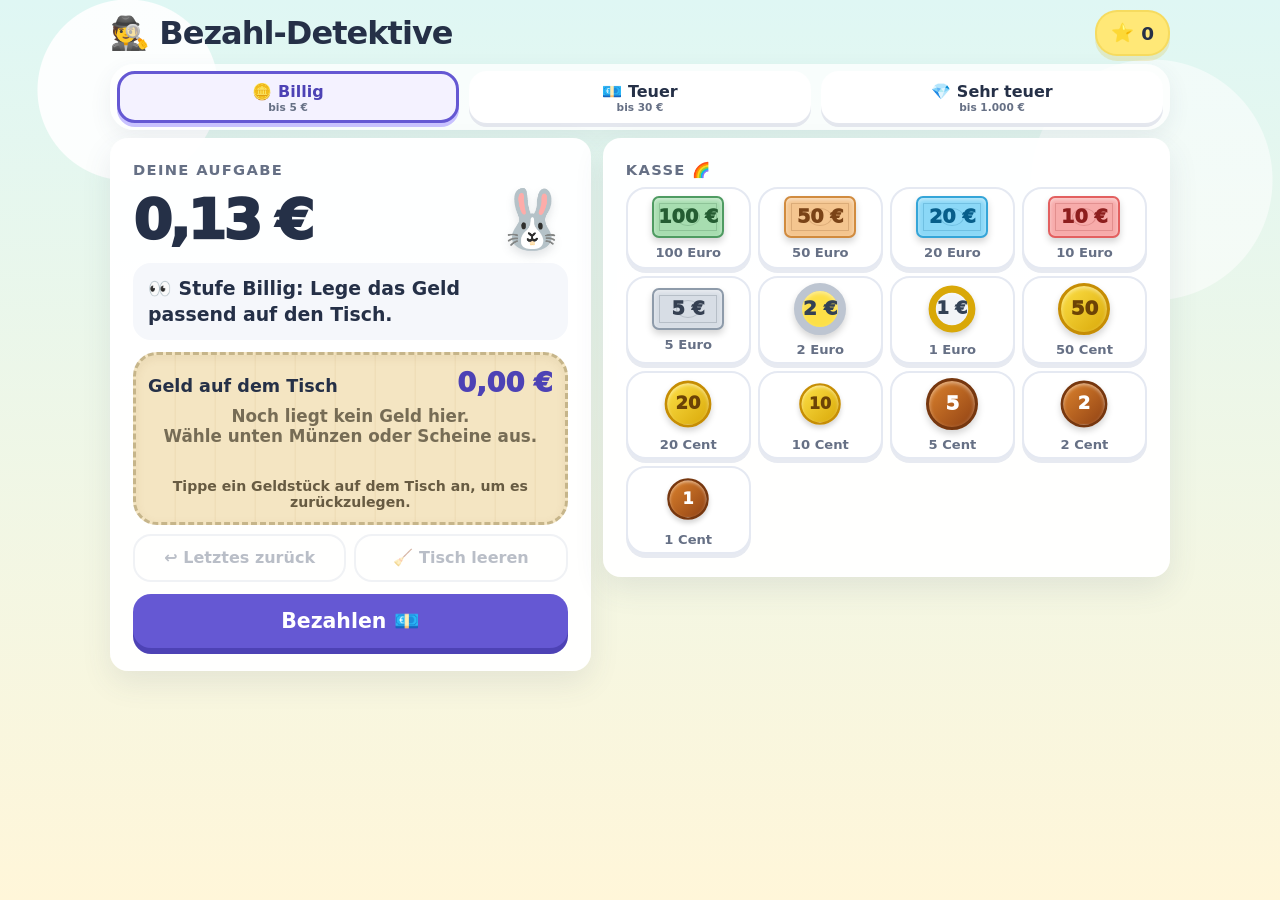
==== Bezahl-Detektive.html @ 4d6a79e0 "Rename bezahl-detektive.html to Bezahl-Detektive.html renamed by using capital char for two words." ====
<!DOCTYPE html>
<html lang="de">
<head>
    <meta charset="UTF-8">
    <meta name="viewport" content="width=device-width, initial-scale=1, viewport-fit=cover">
    <meta name="theme-color" content="#dff6f3">
    <title>Bezahl-Detektive</title>
    <style>
        :root {
            --bg-top: #dff7f4;
            --bg-bottom: #fff6d9;
            --card: rgba(255, 255, 255, 0.96);
            --text: #253047;
            --muted: #667085;
            --primary: #6558d3;
            --primary-dark: #4d42b5;
            --yellow: #ffe877;
            --success: #dcfce7;
            --warning: #fff2c7;
            --error: #ffe4e6;
            --neutral: #f5f7fb;
            --line: #e5e9f2;
            --shadow: 0 12px 30px rgba(67, 78, 104, 0.10);

            --gold-light: #fde047;
            --gold-dark: #d9a808;
            --silver-light: #f2f4f7;
            --silver-dark: #bdc5d1;
            --copper-light: #dc832d;
            --copper-dark: #914214;
        }

        * {
            box-sizing: border-box;
            -webkit-tap-highlight-color: transparent;
        }

        html {
            min-height: 100%;
            background: var(--bg-bottom);
        }

        body {
            font-family: system-ui, -apple-system, BlinkMacSystemFont, "Segoe UI", sans-serif;
            background:
                radial-gradient(circle at 10% 10%, rgba(255,255,255,.9) 0 90px, transparent 91px),
                radial-gradient(circle at 90% 20%, rgba(255,255,255,.55) 0 120px, transparent 121px),
                linear-gradient(180deg, var(--bg-top), var(--bg-bottom));
            color: var(--text);
            margin: 0;
            padding: max(10px, env(safe-area-inset-top)) max(12px, env(safe-area-inset-right)) max(12px, env(safe-area-inset-bottom)) max(12px, env(safe-area-inset-left));
            min-height: 100vh;
            touch-action: manipulation;
        }

        button {
            font: inherit;
        }

        .app {
            width: min(100%, 980px);
            margin: 0 auto;
        }

        .header {
            display: flex;
            justify-content: space-between;
            align-items: center;
            gap: 16px;
            margin-bottom: 12px;
        }

        .title {
            display: flex;
            align-items: center;
            gap: 10px;
            font-size: clamp(1.45rem, 4vw, 2rem);
            font-weight: 900;
            letter-spacing: -0.03em;
        }

        .score-badge {
            flex: 0 0 auto;
            display: flex;
            align-items: center;
            gap: 7px;
            min-height: 46px;
            padding: 7px 14px;
            border: 2px solid rgba(218, 179, 26, .25);
            border-radius: 22px;
            background: var(--yellow);
            box-shadow: 0 5px 0 rgba(210, 169, 0, .18);
            font-size: 1.15rem;
            font-weight: 900;
        }

        .card {
            margin-bottom: 12px;
            padding: clamp(14px, 2.6vw, 22px);
            border: 1px solid rgba(255,255,255,.8);
            border-radius: 18px;
            background: var(--card);
            box-shadow: var(--shadow);
        }

        .difficulty-panel {
            margin-bottom: 12px;
            padding: 7px;
            border-radius: 24px;
            background: rgba(255, 255, 255, 0.78);
            box-shadow: 0 8px 22px rgba(67, 78, 104, 0.08);
        }

        .difficulty-options {
            display: grid;
            grid-template-columns: repeat(3, 1fr);
            gap: 10px;
        }

        .difficulty-btn {
            min-height: 52px;
            padding: 4px 6px;
            border: 3px solid transparent;
            border-radius: 18px;
            background: #fff;
            color: var(--text);
            cursor: pointer;
            font-weight: 900;
            box-shadow: 0 4px 0 #e4e7ee;
            transition: transform .1s ease, box-shadow .1s ease, border-color .1s ease;
        }

        .difficulty-btn span {
            display: block;
            margin-top: 0;
            color: var(--muted);
            font-size: .66rem;
            font-weight: 750;
        }

        .difficulty-btn[aria-pressed="true"] {
            border-color: var(--primary);
            background: #f4f2ff;
            color: var(--primary-dark);
            box-shadow: 0 4px 0 #c9c2ff;
        }

        .difficulty-btn:active {
            transform: translateY(3px);
            box-shadow: 0 1px 0 #e4e7ee;
        }

        .difficulty-btn:focus-visible {
            outline: 4px solid #1f9ee8;
            outline-offset: 3px;
        }

        .task-label {
            margin-bottom: 8px;
            color: var(--muted);
            font-size: .92rem;
            font-weight: 900;
            letter-spacing: .09em;
            text-transform: uppercase;
        }

        .task-row {
            display: flex;
            justify-content: space-between;
            align-items: center;
            gap: 16px;
            margin-bottom: 10px;
        }

        .task-amount {
            margin: 0;
            font-size: clamp(2.25rem, 7vw, 3.5rem);
            font-variant-numeric: tabular-nums;
            font-weight: 950;
            letter-spacing: -0.055em;
            line-height: 1;
        }

        .customer {
            flex: 0 0 auto;
            font-size: clamp(2.5rem, 7vw, 3.6rem);
            filter: drop-shadow(0 5px 4px rgba(30, 41, 59, .12));
        }

        .hint-box {
            display: flex;
            align-items: center;
            min-height: 54px;
            margin-bottom: 12px;
            padding: 10px 13px;
            border: 2px solid transparent;
            border-radius: 18px;
            background: var(--neutral);
            font-size: clamp(1rem, 3vw, 1.18rem);
            font-weight: 650;
            line-height: 1.4;
        }

        .table-area {
            position: relative;
            min-height: 150px;
            padding: 12px;
            border: 3px dashed #c6b58a;
            border-radius: 24px;
            background:
                linear-gradient(rgba(255,255,255,.25), rgba(255,255,255,.25)),
                repeating-linear-gradient(90deg, #f0dcae 0, #f0dcae 38px, #ead3a0 39px, #ead3a0 40px);
            box-shadow: inset 0 3px 10px rgba(113, 79, 25, .08);
        }

        .table-title {
            display: flex;
            justify-content: space-between;
            align-items: baseline;
            gap: 8px;
            margin-bottom: 8px;
        }

        .table-title strong {
            font-size: 1.1rem;
        }

        .current-amount {
            color: var(--primary-dark);
            font-size: clamp(1.28rem, 4vw, 1.7rem);
            font-variant-numeric: tabular-nums;
            font-weight: 950;
        }

        .money-on-table {
            display: flex;
            flex-wrap: wrap;
            justify-content: center;
            align-content: flex-start;
            gap: 8px;
            min-height: 78px;
        }

        .empty-table {
            align-self: center;
            margin: auto;
            color: #766c55;
            font-size: 1.05rem;
            font-weight: 750;
            text-align: center;
        }

        .placed-piece {
            display: grid;
            place-items: center;
            padding: 3px;
            border: 0;
            border-radius: 14px;
            background: rgba(255,255,255,.5);
            cursor: pointer;
            transition: transform .12s ease, background .12s ease;
        }

        .placed-piece:active {
            transform: scale(.92);
        }

        .placed-piece:focus-visible,
        .money-btn:focus-visible,
        .action-btn:focus-visible {
            outline: 4px solid #1f9ee8;
            outline-offset: 3px;
        }

        .table-help {
            margin: 6px 0 0;
            color: #675b42;
            font-size: .88rem;
            font-weight: 700;
            text-align: center;
        }

        .table-actions {
            display: grid;
            grid-template-columns: 1fr 1fr;
            gap: 8px;
            margin-top: 9px;
        }

        .coins-grid {
            display: grid;
            grid-template-columns: repeat(4, minmax(0, 1fr));
            gap: 8px;
        }

        .money-btn {
            display: flex;
            flex-direction: column;
            justify-content: center;
            align-items: center;
            gap: 7px;
            min-width: 0;
            min-height: 88px;
            padding: 5px 3px;
            border: 2px solid var(--line);
            border-radius: 20px;
            background: #fff;
            color: var(--text);
            cursor: pointer;
            box-shadow: 0 4px 0 #e7eaf1;
            transition: transform .1s ease, box-shadow .1s ease, border-color .1s ease;
        }

        .money-btn:active {
            transform: translateY(3px) scale(.97);
            box-shadow: 0 1px 0 #e7eaf1;
        }

        .money-label {
            color: var(--muted);
            font-size: .82rem;
            font-weight: 850;
        }

        .piece {
            display: flex;
            align-items: center;
            justify-content: center;
            flex: 0 0 auto;
            font-weight: 950;
            line-height: 1;
            box-shadow: 0 4px 7px rgba(0,0,0,.17), inset 0 2px 4px rgba(255,255,255,.48);
            user-select: none;
        }

        .coin {
            width: 52px;
            height: 52px;
            border-radius: 50%;
            font-size: 1.24rem;
        }

        .coin-2e {
            border: 8px solid var(--silver-dark);
            background: var(--gold-light);
            color: #334155;
        }

        .coin-1e {
            border: 8px solid var(--gold-dark);
            background: var(--silver-light);
            color: #334155;
        }

        .coin-gold {
            border: 3px solid #c68d04;
            background: linear-gradient(135deg, var(--gold-light), var(--gold-dark));
            color: #6c4306;
        }

        .coin-copper {
            border: 3px solid #76370f;
            background: linear-gradient(135deg, var(--copper-light), var(--copper-dark));
            color: #fff;
        }

        .coin-medium { transform: scale(.90); }
        .coin-small { transform: scale(.80); }

        .bill {
            position: relative;
            width: 72px;
            height: 42px;
            overflow: hidden;
            border-radius: 7px;
            font-size: 1.2rem;
        }

        .bill::before,
        .bill::after {
            content: "";
            position: absolute;
            border: 1px solid currentColor;
            opacity: .2;
        }

        .bill::before { inset: 5px; }
        .bill::after { inset: 10px 22px; border-radius: 50%; }

        .bill span { position: relative; z-index: 1; }
        .bill-100 { border: 2px solid #4f9b62; background: #a7ddb0; color: #245c32; }
        .bill-50 { border: 2px solid #d18b3f; background: #f4c58f; color: #7a4317; }
        .bill-20 { border: 2px solid #35a5d8; background: #8bd8f7; color: #075e8a; }
        .bill-10 { border: 2px solid #e36060; background: #f7abaa; color: #8d1e1e; }
        .bill-5 { border: 2px solid #8e9baa; background: #d7dde5; color: #354052; }

        .placed-piece .coin {
            width: 54px;
            height: 54px;
            font-size: 1.05rem;
        }

        .placed-piece .bill {
            width: 76px;
            height: 44px;
            font-size: 1.05rem;
        }

        .action-btn {
            min-height: 48px;
            padding: 12px 16px;
            border-radius: 18px;
            font-weight: 900;
            cursor: pointer;
        }

        .small-btn {
            border: 2px solid #dfe3eb;
            background: #fff;
            color: var(--muted);
        }

        .small-btn:disabled {
            opacity: .45;
            cursor: default;
        }

        .primary-btn {
            width: 100%;
            min-height: 54px;
            margin-top: 12px;
            border: 0;
            background: var(--primary);
            color: #fff;
            box-shadow: 0 6px 0 var(--primary-dark);
            font-size: 1.28rem;
        }

        .primary-btn:active {
            transform: translateY(4px);
            box-shadow: 0 2px 0 var(--primary-dark);
        }

        .secondary-btn {
            width: 100%;
            min-height: 52px;
            margin-top: 8px;
            border: 3px solid #ddd9ff;
            background: #f8f7ff;
            color: var(--primary-dark);
            font-size: 1.18rem;
        }


        @media (max-width: 620px) {
            body { padding-left: 12px; padding-right: 12px; }
            .difficulty-panel { padding: 10px; }
            .difficulty-options { gap: 7px; }
            .difficulty-btn { min-height: 48px; padding: 4px 3px; font-size: .84rem; }
            .difficulty-btn span { font-size: .60rem; line-height: 1.05; }
            .card { border-radius: 24px; }
            .coins-grid { gap: 9px; }
            .money-btn { min-height: 101px; border-radius: 17px; }
            .coin { width: 57px; height: 57px; font-size: 1.1rem; }
            .bill { width: 72px; height: 45px; font-size: 1.05rem; }
            .money-label { font-size: .75rem; }
        }

        @media (orientation: landscape) and (min-width: 900px) {
            .app { width: min(100%, 1120px); }
            .game-layout {
                display: grid;
                grid-template-columns: minmax(0, 1fr) minmax(0, 1fr);
                gap: 20px;
                align-items: start;
            }
            .game-layout .card { margin-bottom: 0; }
        }


        .confetti-piece {
            position: fixed;
            z-index: 9999;
            width: 10px;
            height: 16px;
            border-radius: 3px;
            left: var(--x);
            top: var(--y);
            opacity: 0;
            pointer-events: none;
            animation: confettiBurst var(--dur) cubic-bezier(.15,.65,.3,1) forwards;
            animation-delay: var(--delay);
        }

        .confetti-piece.round {
            width: 9px;
            height: 9px;
            border-radius: 50%;
        }

        .confetti-piece.ribbon {
            width: 6px;
            height: 20px;
            border-radius: 5px;
        }

        @keyframes confettiBurst {
            0% {
                opacity: 1;
                transform: translate(-50%, -50%) rotate(0deg) scale(.7);
            }
            28% {
                opacity: 1;
                transform: translate(calc(-50% + var(--dx1)), calc(-50% + var(--dy1))) rotate(var(--r1)) scale(1);
            }
            100% {
                opacity: 0;
                transform: translate(calc(-50% + var(--dx2)), calc(-50% + var(--dy2))) rotate(var(--r2)) scale(.9);
            }
        }


        @media (min-width: 700px) and (max-height: 900px) {
            .app { width: min(100%, 1060px); }
            .header { margin-bottom: 8px; }
            .difficulty-panel { margin-bottom: 8px; }
            .game-layout {
                display: grid;
                grid-template-columns: minmax(0, 1fr) minmax(0, 1.18fr);
                gap: 12px;
                align-items: start;
            }
            .game-layout .card { margin-bottom: 0; }
            .coins-grid { grid-template-columns: repeat(4, minmax(0, 1fr)); gap: 7px; }
            .money-btn { min-height: 82px; }
            .table-area { min-height: 135px; }
            .money-on-table { min-height: 66px; }
        }

        @media (prefers-reduced-motion: reduce) {
            *, *::before, *::after {
                scroll-behavior: auto !important;
                transition: none !important;
            }
        }
    </style>
</head>
<body>
    <main class="app">
        <header class="header">
            <div class="title">🕵️ Bezahl-Detektive</div>
            <div class="score-badge" aria-label="Punktestand">
                ⭐ <span id="score">0</span>
            </div>
        </header>

        <section class="difficulty-panel" aria-label="Auswahl der Preisstufe">
            <div class="difficulty-options">
                <button class="difficulty-btn" id="levelEasy" type="button" aria-pressed="true" onclick="setDifficulty('easy')">
                    🪙 Billig
                    <span>bis 5 €</span>
                </button>
                <button class="difficulty-btn" id="levelMedium" type="button" aria-pressed="false" onclick="setDifficulty('medium')">
                    💶 Teuer
                    <span>bis 30 €</span>
                </button>
                <button class="difficulty-btn" id="levelHard" type="button" aria-pressed="false" onclick="setDifficulty('hard')">
                    💎 Sehr teuer
                    <span>bis 1.000 €</span>
                </button>
            </div>
        </section>

        <div class="game-layout">
            <section class="card" aria-labelledby="targetAmountDisplay">
                <div class="task-label">Deine Aufgabe</div>
                <div class="task-row">
                    <h1 class="task-amount" id="targetAmountDisplay">0,00 €</h1>
                    <div class="customer" id="customer" aria-hidden="true">🦫</div>
                </div>

                <div class="hint-box" id="hintBox" role="status" aria-live="polite">
                    👀 Lege das Geld passend auf den Tisch.
                </div>

                <div class="table-area">
                    <div class="table-title">
                        <strong>Geld auf dem Tisch</strong>
                        <span class="current-amount" id="currentAmountDisplay">0,00 €</span>
                    </div>

                    <div class="money-on-table" id="moneyOnTable" aria-label="Ausgewähltes Geld"></div>
                    <p class="table-help">Tippe ein Geldstück auf dem Tisch an, um es zurückzulegen.</p>
                </div>

                <div class="table-actions">
                    <button class="action-btn small-btn" id="undoBtn" type="button" onclick="undoLastMoney()">
                        ↩️ Letztes zurück
                    </button>
                    <button class="action-btn small-btn" id="clearBtn" type="button" onclick="clearTable()">
                        🧹 Tisch leeren
                    </button>
                </div>

                <button class="action-btn primary-btn" id="checkBtn" type="button" onclick="checkAnswer()">
                    Bezahlen 💶
                </button>
                <button class="action-btn secondary-btn" id="nextBtn" type="button" onclick="generateTask()" hidden>
                    Nächste Kundschaft ➜
                </button>
            </section>

            <section class="card" aria-labelledby="cashDeskTitle">
                <div class="task-label" id="cashDeskTitle">Kasse 🌈</div>
                <div class="coins-grid" id="cashGrid"></div>
            </section>
        </div>

    </main>

    <script>
        // Alle Beträge werden ausschließlich als ganze Centwerte gespeichert.
        const moneyValues = [
            { cents: 10000, label: '100 Euro', kind: 'bill', className: 'bill-100', face: '100 €' },
            { cents: 5000, label: '50 Euro', kind: 'bill', className: 'bill-50', face: '50 €' },
            { cents: 2000, label: '20 Euro', kind: 'bill', className: 'bill-20', face: '20 €' },
            { cents: 1000, label: '10 Euro', kind: 'bill', className: 'bill-10', face: '10 €' },
            { cents: 500,  label: '5 Euro',  kind: 'bill', className: 'bill-5',  face: '5 €' },
            { cents: 200,  label: '2 Euro',  kind: 'coin', className: 'coin-2e', face: '2 €' },
            { cents: 100,  label: '1 Euro',  kind: 'coin', className: 'coin-1e coin-medium', face: '1 €' },
            { cents: 50,   label: '50 Cent', kind: 'coin', className: 'coin-gold', face: '50' },
            { cents: 20,   label: '20 Cent', kind: 'coin', className: 'coin-gold coin-medium', face: '20' },
            { cents: 10,   label: '10 Cent', kind: 'coin', className: 'coin-gold coin-small', face: '10' },
            { cents: 5,    label: '5 Cent',  kind: 'coin', className: 'coin-copper', face: '5' },
            { cents: 2,    label: '2 Cent',  kind: 'coin', className: 'coin-copper coin-medium', face: '2' },
            { cents: 1,    label: '1 Cent',  kind: 'coin', className: 'coin-copper coin-small', face: '1' }
        ];

        let targetCents = 0;
        let selectedMoney = [];
        let score = 0;
        let inputLocked = false;
        let currentDifficulty = 'easy';

        const euroFormatter = new Intl.NumberFormat('de-DE', {
            style: 'currency',
            currency: 'EUR'
        });

        const difficultyLevels = {
            easy: { min: 1, max: 500, step: 1, name: 'Billig' },
            medium: { min: 1, max: 3000, step: 1, name: 'Teuer' },
            hard: { min: 1, max: 100000, step: 1, name: 'Sehr teuer' }
        };

        function formatMoney(cents) {
            return euroFormatter.format(cents / 100);
        }

        function getCurrentCents() {
            return selectedMoney.reduce((sum, cents) => sum + cents, 0);
        }

        function getMoneyDefinition(cents) {
            return moneyValues.find(item => item.cents === cents);
        }

        function createPieceMarkup(item) {
            if (item.kind === 'bill') {
                return `<div class="piece bill ${item.className}"><span>${item.face}</span></div>`;
            }
            return `<div class="piece coin ${item.className}">${item.face}</div>`;
        }

        function buildCashDesk() {
            const cashGrid = document.getElementById('cashGrid');
            cashGrid.innerHTML = '';

            moneyValues.forEach(item => {
                const button = document.createElement('button');
                button.type = 'button';
                button.className = 'money-btn';
                button.setAttribute('aria-label', `${item.label} auf den Tisch legen`);
                button.innerHTML = `${createPieceMarkup(item)}<span class="money-label">${item.label}</span>`;
                button.addEventListener('click', () => addMoney(item.cents));
                cashGrid.appendChild(button);
            });
        }

        function renderSelectedMoney() {
            const table = document.getElementById('moneyOnTable');
            table.innerHTML = '';

            if (selectedMoney.length === 0) {
                const empty = document.createElement('div');
                empty.className = 'empty-table';
                empty.innerHTML = 'Noch liegt kein Geld hier.<br>Wähle unten Münzen oder Scheine aus.';
                table.appendChild(empty);
                return;
            }

            selectedMoney.forEach((cents, index) => {
                const item = getMoneyDefinition(cents);
                const button = document.createElement('button');
                button.type = 'button';
                button.className = 'placed-piece';
                button.setAttribute('aria-label', `${item.label} vom Tisch entfernen`);
                button.title = `${item.label} zurücklegen`;
                button.innerHTML = createPieceMarkup(item);
                button.addEventListener('click', () => removeMoneyAt(index));
                table.appendChild(button);
            });
        }

        function updateDisplay() {
            const currentCents = getCurrentCents();
            document.getElementById('currentAmountDisplay').textContent = formatMoney(currentCents);
            document.getElementById('undoBtn').disabled = selectedMoney.length === 0 || inputLocked;
            document.getElementById('clearBtn').disabled = selectedMoney.length === 0 || inputLocked;
            renderSelectedMoney();
        }

        function setHint(message, type = 'neutral') {
            const hintBox = document.getElementById('hintBox');
            const colors = {
                neutral: '#f5f7fb',
                success: '#dcfce7',
                warning: '#fff2c7',
                error: '#ffe4e6'
            };
            hintBox.textContent = message;
            hintBox.style.backgroundColor = colors[type];
        }

        function addMoney(cents) {
            if (inputLocked) return;
            selectedMoney.push(cents);
            updateDisplay();
            setHint('👀 Prüfe den Betrag auf dem Tisch und bezahle, wenn er stimmt.');
        }

        function removeMoneyAt(index) {
            if (inputLocked) return;
            const removed = selectedMoney.splice(index, 1)[0];
            updateDisplay();
            setHint(`↩️ ${getMoneyDefinition(removed).label} wurde zurückgelegt.`);
        }

        function undoLastMoney() {
            if (inputLocked || selectedMoney.length === 0) return;
            const removed = selectedMoney.pop();
            updateDisplay();
            setHint(`↩️ ${getMoneyDefinition(removed).label} wurde zurückgelegt.`);
        }

        function clearTable() {
            if (inputLocked || selectedMoney.length === 0) return;
            selectedMoney = [];
            updateDisplay();
            setHint('🧹 Der Tisch ist wieder leer. Fang noch einmal an.');
        }

        function calculateMinItems(cents) {
            let remaining = cents;
            let count = 0;

            for (const item of moneyValues) {
                count += Math.floor(remaining / item.cents);
                remaining %= item.cents;
            }
            return count;
        }

        function celebrate() {
            if (window.matchMedia('(prefers-reduced-motion: reduce)').matches) return;

            const colors = ['#ff6b6b', '#ffd93d', '#6bcb77', '#4d96ff', '#c77dff', '#ff9f1c', '#ff7eb6'];
            const gameArea = document.querySelector('.game-layout').getBoundingClientRect();
            const taskCard = document.querySelector('.game-layout .card').getBoundingClientRect();

            const origins = [
                { x: gameArea.left + gameArea.width * .20, y: gameArea.top + gameArea.height * .25 },
                { x: taskCard.left + taskCard.width * .50, y: taskCard.top + taskCard.height * .24 },
                { x: gameArea.left + gameArea.width * .80, y: gameArea.top + gameArea.height * .28 }
            ];

            for (let i = 0; i < 84; i++) {
                const piece = document.createElement('i');
                piece.className = 'confetti-piece ' + (i % 7 === 0 ? 'round' : (i % 5 === 0 ? 'ribbon' : ''));
                piece.style.background = colors[Math.floor(Math.random() * colors.length)];

                const origin = origins[i % origins.length];
                const originX = origin.x + (Math.random() - .5) * 100;
                const originY = origin.y + (Math.random() - .5) * 55;
                const angle = (-165 + Math.random() * 150) * Math.PI / 180;
                const power = 90 + Math.random() * 190;
                const dx1 = Math.cos(angle) * power;
                const dy1 = Math.sin(angle) * power;
                const dx2 = dx1 * 1.25 + (Math.random() - .5) * 150;
                const dy2 = dy1 + 250 + Math.random() * 330;

                piece.style.setProperty('--x', originX + 'px');
                piece.style.setProperty('--y', originY + 'px');
                piece.style.setProperty('--dx1', dx1 + 'px');
                piece.style.setProperty('--dy1', dy1 + 'px');
                piece.style.setProperty('--dx2', dx2 + 'px');
                piece.style.setProperty('--dy2', dy2 + 'px');
                piece.style.setProperty('--r1', (180 + Math.random() * 540) + 'deg');
                piece.style.setProperty('--r2', (720 + Math.random() * 900) + 'deg');
                piece.style.setProperty('--dur', (1.55 + Math.random() * .95) + 's');
                piece.style.setProperty('--delay', (Math.random() * .16) + 's');

                document.body.appendChild(piece);
                setTimeout(() => piece.remove(), 2900);
            }
        }

        function checkAnswer() {
            if (inputLocked) return;

            const currentCents = getCurrentCents();

            if (selectedMoney.length === 0) {
                setHint('👆 Lege zuerst Geld auf den Tisch.', 'warning');
                return;
            }

            if (currentCents === targetCents) {
                const minItems = calculateMinItems(targetCents);
                const isOptimal = selectedMoney.length === minItems;

                score++;
                document.getElementById('score').textContent = score;
                inputLocked = true;
                celebrate();

                if (isOptimal) {
                    setHint('🌟 Perfekt! Richtig bezahlt und so wenig Geldstücke wie möglich benutzt.', 'success');
                } else {
                    setHint(`🎉 Richtig bezahlt! Die Profi-Lösung braucht nur ${minItems} Geldstücke.`, 'success');
                }

                document.getElementById('checkBtn').hidden = true;
                document.getElementById('nextBtn').hidden = false;
                updateDisplay();
                return;
            }

            if (currentCents > targetCents) {
                const difference = currentCents - targetCents;
                setHint(`🤔 Das sind ${formatMoney(difference)} zu viel. Lege etwas zurück.`, 'error');
            } else {
                const difference = targetCents - currentCents;
                setHint(`🧮 Es fehlen noch ${formatMoney(difference)}.`, 'warning');
            }
        }

        function setDifficulty(level) {
            if (!difficultyLevels[level]) return;

            currentDifficulty = level;
            document.querySelectorAll('.difficulty-btn').forEach(button => {
                button.setAttribute('aria-pressed', 'false');
            });

            const activeButton = {
                easy: document.getElementById('levelEasy'),
                medium: document.getElementById('levelMedium'),
                hard: document.getElementById('levelHard')
            }[level];

            activeButton.setAttribute('aria-pressed', 'true');
            generateTask();
        }

        function createRandomTarget() {
            const level = difficultyLevels[currentDifficulty];
            const numberOfSteps = Math.floor((level.max - level.min) / level.step);
            return level.min + Math.floor(Math.random() * (numberOfSteps + 1)) * level.step;
        }

        function generateTask() {
            targetCents = createRandomTarget();
            selectedMoney = [];
            inputLocked = false;

            const customers = ['🦫', '🐼', '🦊', '🐻', '🐨', '🐰'];
            document.getElementById('customer').textContent =
                customers[Math.floor(Math.random() * customers.length)];

            document.getElementById('targetAmountDisplay').textContent = formatMoney(targetCents);
            document.getElementById('checkBtn').hidden = false;
            document.getElementById('nextBtn').hidden = true;
            setHint(`👀 Stufe ${difficultyLevels[currentDifficulty].name}: Lege das Geld passend auf den Tisch.`);
            updateDisplay();
        }

        buildCashDesk();
        generateTask();
    </script>
</body>
</html>
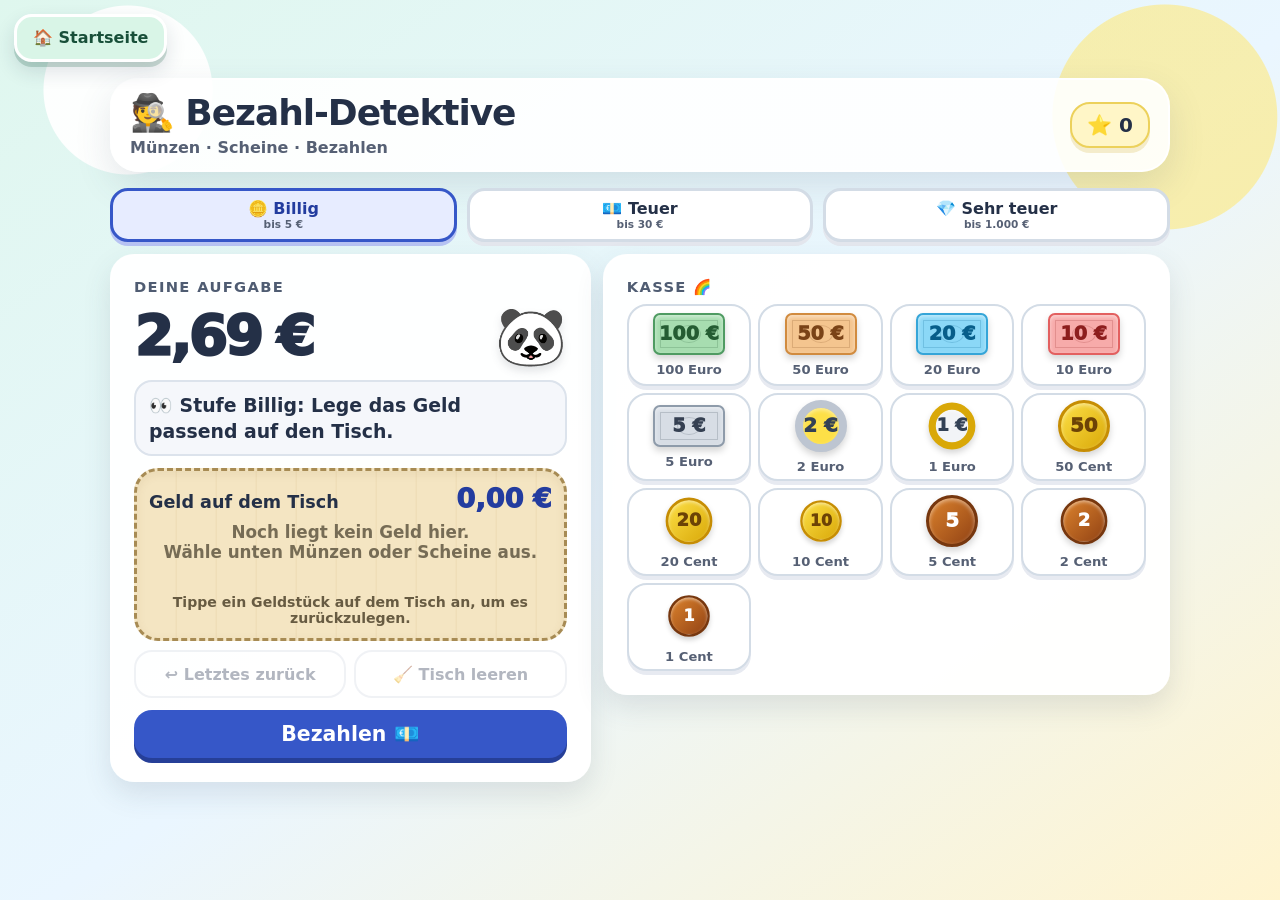
==== commit c78fc2e1: "unify learning game styles and imrpove exercises" ====
--- a/Bezahl-Detektive.html
+++ b/Bezahl-Detektive.html
@@ -5,551 +5,18 @@
     <meta name="viewport" content="width=device-width, initial-scale=1, viewport-fit=cover">
     <meta name="theme-color" content="#dff6f3">
     <title>Bezahl-Detektive</title>
-    <style>
-        :root {
-            --bg-top: #dff7f4;
-            --bg-bottom: #fff6d9;
-            --card: rgba(255, 255, 255, 0.96);
-            --text: #253047;
-            --muted: #667085;
-            --primary: #6558d3;
-            --primary-dark: #4d42b5;
-            --yellow: #ffe877;
-            --success: #dcfce7;
-            --warning: #fff2c7;
-            --error: #ffe4e6;
-            --neutral: #f5f7fb;
-            --line: #e5e9f2;
-            --shadow: 0 12px 30px rgba(67, 78, 104, 0.10);
-
-            --gold-light: #fde047;
-            --gold-dark: #d9a808;
-            --silver-light: #f2f4f7;
-            --silver-dark: #bdc5d1;
-            --copper-light: #dc832d;
-            --copper-dark: #914214;
-        }
-
-        * {
-            box-sizing: border-box;
-            -webkit-tap-highlight-color: transparent;
-        }
-
-        html {
-            min-height: 100%;
-            background: var(--bg-bottom);
-        }
-
-        body {
-            font-family: system-ui, -apple-system, BlinkMacSystemFont, "Segoe UI", sans-serif;
-            background:
-                radial-gradient(circle at 10% 10%, rgba(255,255,255,.9) 0 90px, transparent 91px),
-                radial-gradient(circle at 90% 20%, rgba(255,255,255,.55) 0 120px, transparent 121px),
-                linear-gradient(180deg, var(--bg-top), var(--bg-bottom));
-            color: var(--text);
-            margin: 0;
-            padding: max(10px, env(safe-area-inset-top)) max(12px, env(safe-area-inset-right)) max(12px, env(safe-area-inset-bottom)) max(12px, env(safe-area-inset-left));
-            min-height: 100vh;
-            touch-action: manipulation;
-        }
-
-        button {
-            font: inherit;
-        }
-
-        .app {
-            width: min(100%, 980px);
-            margin: 0 auto;
-        }
-
-        .header {
-            display: flex;
-            justify-content: space-between;
-            align-items: center;
-            gap: 16px;
-            margin-bottom: 12px;
-        }
-
-        .title {
-            display: flex;
-            align-items: center;
-            gap: 10px;
-            font-size: clamp(1.45rem, 4vw, 2rem);
-            font-weight: 900;
-            letter-spacing: -0.03em;
-        }
-
-        .score-badge {
-            flex: 0 0 auto;
-            display: flex;
-            align-items: center;
-            gap: 7px;
-            min-height: 46px;
-            padding: 7px 14px;
-            border: 2px solid rgba(218, 179, 26, .25);
-            border-radius: 22px;
-            background: var(--yellow);
-            box-shadow: 0 5px 0 rgba(210, 169, 0, .18);
-            font-size: 1.15rem;
-            font-weight: 900;
-        }
-
-        .card {
-            margin-bottom: 12px;
-            padding: clamp(14px, 2.6vw, 22px);
-            border: 1px solid rgba(255,255,255,.8);
-            border-radius: 18px;
-            background: var(--card);
-            box-shadow: var(--shadow);
-        }
-
-        .difficulty-panel {
-            margin-bottom: 12px;
-            padding: 7px;
-            border-radius: 24px;
-            background: rgba(255, 255, 255, 0.78);
-            box-shadow: 0 8px 22px rgba(67, 78, 104, 0.08);
-        }
-
-        .difficulty-options {
-            display: grid;
-            grid-template-columns: repeat(3, 1fr);
-            gap: 10px;
-        }
-
-        .difficulty-btn {
-            min-height: 52px;
-            padding: 4px 6px;
-            border: 3px solid transparent;
-            border-radius: 18px;
-            background: #fff;
-            color: var(--text);
-            cursor: pointer;
-            font-weight: 900;
-            box-shadow: 0 4px 0 #e4e7ee;
-            transition: transform .1s ease, box-shadow .1s ease, border-color .1s ease;
-        }
-
-        .difficulty-btn span {
-            display: block;
-            margin-top: 0;
-            color: var(--muted);
-            font-size: .66rem;
-            font-weight: 750;
-        }
-
-        .difficulty-btn[aria-pressed="true"] {
-            border-color: var(--primary);
-            background: #f4f2ff;
-            color: var(--primary-dark);
-            box-shadow: 0 4px 0 #c9c2ff;
-        }
-
-        .difficulty-btn:active {
-            transform: translateY(3px);
-            box-shadow: 0 1px 0 #e4e7ee;
-        }
-
-        .difficulty-btn:focus-visible {
-            outline: 4px solid #1f9ee8;
-            outline-offset: 3px;
-        }
-
-        .task-label {
-            margin-bottom: 8px;
-            color: var(--muted);
-            font-size: .92rem;
-            font-weight: 900;
-            letter-spacing: .09em;
-            text-transform: uppercase;
-        }
-
-        .task-row {
-            display: flex;
-            justify-content: space-between;
-            align-items: center;
-            gap: 16px;
-            margin-bottom: 10px;
-        }
-
-        .task-amount {
-            margin: 0;
-            font-size: clamp(2.25rem, 7vw, 3.5rem);
-            font-variant-numeric: tabular-nums;
-            font-weight: 950;
-            letter-spacing: -0.055em;
-            line-height: 1;
-        }
-
-        .customer {
-            flex: 0 0 auto;
-            font-size: clamp(2.5rem, 7vw, 3.6rem);
-            filter: drop-shadow(0 5px 4px rgba(30, 41, 59, .12));
-        }
-
-        .hint-box {
-            display: flex;
-            align-items: center;
-            min-height: 54px;
-            margin-bottom: 12px;
-            padding: 10px 13px;
-            border: 2px solid transparent;
-            border-radius: 18px;
-            background: var(--neutral);
-            font-size: clamp(1rem, 3vw, 1.18rem);
-            font-weight: 650;
-            line-height: 1.4;
-        }
-
-        .table-area {
-            position: relative;
-            min-height: 150px;
-            padding: 12px;
-            border: 3px dashed #c6b58a;
-            border-radius: 24px;
-            background:
-                linear-gradient(rgba(255,255,255,.25), rgba(255,255,255,.25)),
-                repeating-linear-gradient(90deg, #f0dcae 0, #f0dcae 38px, #ead3a0 39px, #ead3a0 40px);
-            box-shadow: inset 0 3px 10px rgba(113, 79, 25, .08);
-        }
-
-        .table-title {
-            display: flex;
-            justify-content: space-between;
-            align-items: baseline;
-            gap: 8px;
-            margin-bottom: 8px;
-        }
-
-        .table-title strong {
-            font-size: 1.1rem;
-        }
-
-        .current-amount {
-            color: var(--primary-dark);
-            font-size: clamp(1.28rem, 4vw, 1.7rem);
-            font-variant-numeric: tabular-nums;
-            font-weight: 950;
-        }
-
-        .money-on-table {
-            display: flex;
-            flex-wrap: wrap;
-            justify-content: center;
-            align-content: flex-start;
-            gap: 8px;
-            min-height: 78px;
-        }
-
-        .empty-table {
-            align-self: center;
-            margin: auto;
-            color: #766c55;
-            font-size: 1.05rem;
-            font-weight: 750;
-            text-align: center;
-        }
-
-        .placed-piece {
-            display: grid;
-            place-items: center;
-            padding: 3px;
-            border: 0;
-            border-radius: 14px;
-            background: rgba(255,255,255,.5);
-            cursor: pointer;
-            transition: transform .12s ease, background .12s ease;
-        }
-
-        .placed-piece:active {
-            transform: scale(.92);
-        }
-
-        .placed-piece:focus-visible,
-        .money-btn:focus-visible,
-        .action-btn:focus-visible {
-            outline: 4px solid #1f9ee8;
-            outline-offset: 3px;
-        }
-
-        .table-help {
-            margin: 6px 0 0;
-            color: #675b42;
-            font-size: .88rem;
-            font-weight: 700;
-            text-align: center;
-        }
-
-        .table-actions {
-            display: grid;
-            grid-template-columns: 1fr 1fr;
-            gap: 8px;
-            margin-top: 9px;
-        }
-
-        .coins-grid {
-            display: grid;
-            grid-template-columns: repeat(4, minmax(0, 1fr));
-            gap: 8px;
-        }
-
-        .money-btn {
-            display: flex;
-            flex-direction: column;
-            justify-content: center;
-            align-items: center;
-            gap: 7px;
-            min-width: 0;
-            min-height: 88px;
-            padding: 5px 3px;
-            border: 2px solid var(--line);
-            border-radius: 20px;
-            background: #fff;
-            color: var(--text);
-            cursor: pointer;
-            box-shadow: 0 4px 0 #e7eaf1;
-            transition: transform .1s ease, box-shadow .1s ease, border-color .1s ease;
-        }
-
-        .money-btn:active {
-            transform: translateY(3px) scale(.97);
-            box-shadow: 0 1px 0 #e7eaf1;
-        }
-
-        .money-label {
-            color: var(--muted);
-            font-size: .82rem;
-            font-weight: 850;
-        }
-
-        .piece {
-            display: flex;
-            align-items: center;
-            justify-content: center;
-            flex: 0 0 auto;
-            font-weight: 950;
-            line-height: 1;
-            box-shadow: 0 4px 7px rgba(0,0,0,.17), inset 0 2px 4px rgba(255,255,255,.48);
-            user-select: none;
-        }
-
-        .coin {
-            width: 52px;
-            height: 52px;
-            border-radius: 50%;
-            font-size: 1.24rem;
-        }
-
-        .coin-2e {
-            border: 8px solid var(--silver-dark);
-            background: var(--gold-light);
-            color: #334155;
-        }
-
-        .coin-1e {
-            border: 8px solid var(--gold-dark);
-            background: var(--silver-light);
-            color: #334155;
-        }
-
-        .coin-gold {
-            border: 3px solid #c68d04;
-            background: linear-gradient(135deg, var(--gold-light), var(--gold-dark));
-            color: #6c4306;
-        }
-
-        .coin-copper {
-            border: 3px solid #76370f;
-            background: linear-gradient(135deg, var(--copper-light), var(--copper-dark));
-            color: #fff;
-        }
-
-        .coin-medium { transform: scale(.90); }
-        .coin-small { transform: scale(.80); }
-
-        .bill {
-            position: relative;
-            width: 72px;
-            height: 42px;
-            overflow: hidden;
-            border-radius: 7px;
-            font-size: 1.2rem;
-        }
-
-        .bill::before,
-        .bill::after {
-            content: "";
-            position: absolute;
-            border: 1px solid currentColor;
-            opacity: .2;
-        }
-
-        .bill::before { inset: 5px; }
-        .bill::after { inset: 10px 22px; border-radius: 50%; }
-
-        .bill span { position: relative; z-index: 1; }
-        .bill-100 { border: 2px solid #4f9b62; background: #a7ddb0; color: #245c32; }
-        .bill-50 { border: 2px solid #d18b3f; background: #f4c58f; color: #7a4317; }
-        .bill-20 { border: 2px solid #35a5d8; background: #8bd8f7; color: #075e8a; }
-        .bill-10 { border: 2px solid #e36060; background: #f7abaa; color: #8d1e1e; }
-        .bill-5 { border: 2px solid #8e9baa; background: #d7dde5; color: #354052; }
-
-        .placed-piece .coin {
-            width: 54px;
-            height: 54px;
-            font-size: 1.05rem;
-        }
-
-        .placed-piece .bill {
-            width: 76px;
-            height: 44px;
-            font-size: 1.05rem;
-        }
-
-        .action-btn {
-            min-height: 48px;
-            padding: 12px 16px;
-            border-radius: 18px;
-            font-weight: 900;
-            cursor: pointer;
-        }
-
-        .small-btn {
-            border: 2px solid #dfe3eb;
-            background: #fff;
-            color: var(--muted);
-        }
-
-        .small-btn:disabled {
-            opacity: .45;
-            cursor: default;
-        }
-
-        .primary-btn {
-            width: 100%;
-            min-height: 54px;
-            margin-top: 12px;
-            border: 0;
-            background: var(--primary);
-            color: #fff;
-            box-shadow: 0 6px 0 var(--primary-dark);
-            font-size: 1.28rem;
-        }
-
-        .primary-btn:active {
-            transform: translateY(4px);
-            box-shadow: 0 2px 0 var(--primary-dark);
-        }
-
-        .secondary-btn {
-            width: 100%;
-            min-height: 52px;
-            margin-top: 8px;
-            border: 3px solid #ddd9ff;
-            background: #f8f7ff;
-            color: var(--primary-dark);
-            font-size: 1.18rem;
-        }
-
-
-        @media (max-width: 620px) {
-            body { padding-left: 12px; padding-right: 12px; }
-            .difficulty-panel { padding: 10px; }
-            .difficulty-options { gap: 7px; }
-            .difficulty-btn { min-height: 48px; padding: 4px 3px; font-size: .84rem; }
-            .difficulty-btn span { font-size: .60rem; line-height: 1.05; }
-            .card { border-radius: 24px; }
-            .coins-grid { gap: 9px; }
-            .money-btn { min-height: 101px; border-radius: 17px; }
-            .coin { width: 57px; height: 57px; font-size: 1.1rem; }
-            .bill { width: 72px; height: 45px; font-size: 1.05rem; }
-            .money-label { font-size: .75rem; }
-        }
-
-        @media (orientation: landscape) and (min-width: 900px) {
-            .app { width: min(100%, 1120px); }
-            .game-layout {
-                display: grid;
-                grid-template-columns: minmax(0, 1fr) minmax(0, 1fr);
-                gap: 20px;
-                align-items: start;
-            }
-            .game-layout .card { margin-bottom: 0; }
-        }
-
-
-        .confetti-piece {
-            position: fixed;
-            z-index: 9999;
-            width: 10px;
-            height: 16px;
-            border-radius: 3px;
-            left: var(--x);
-            top: var(--y);
-            opacity: 0;
-            pointer-events: none;
-            animation: confettiBurst var(--dur) cubic-bezier(.15,.65,.3,1) forwards;
-            animation-delay: var(--delay);
-        }
-
-        .confetti-piece.round {
-            width: 9px;
-            height: 9px;
-            border-radius: 50%;
-        }
-
-        .confetti-piece.ribbon {
-            width: 6px;
-            height: 20px;
-            border-radius: 5px;
-        }
-
-        @keyframes confettiBurst {
-            0% {
-                opacity: 1;
-                transform: translate(-50%, -50%) rotate(0deg) scale(.7);
-            }
-            28% {
-                opacity: 1;
-                transform: translate(calc(-50% + var(--dx1)), calc(-50% + var(--dy1))) rotate(var(--r1)) scale(1);
-            }
-            100% {
-                opacity: 0;
-                transform: translate(calc(-50% + var(--dx2)), calc(-50% + var(--dy2))) rotate(var(--r2)) scale(.9);
-            }
-        }
-
-
-        @media (min-width: 700px) and (max-height: 900px) {
-            .app { width: min(100%, 1060px); }
-            .header { margin-bottom: 8px; }
-            .difficulty-panel { margin-bottom: 8px; }
-            .game-layout {
-                display: grid;
-                grid-template-columns: minmax(0, 1fr) minmax(0, 1.18fr);
-                gap: 12px;
-                align-items: start;
-            }
-            .game-layout .card { margin-bottom: 0; }
-            .coins-grid { grid-template-columns: repeat(4, minmax(0, 1fr)); gap: 7px; }
-            .money-btn { min-height: 82px; }
-            .table-area { min-height: 135px; }
-            .money-on-table { min-height: 66px; }
-        }
-
-        @media (prefers-reduced-motion: reduce) {
-            *, *::before, *::after {
-                scroll-behavior: auto !important;
-                transition: none !important;
-            }
-        }
-    </style>
+    <link rel="stylesheet" href="css/common.css">
+    <link rel="stylesheet" href="css/bezahl-detektive.css">
 </head>
 <body>
+    <a class="home-button" href="index.html">🏠 Startseite</a>
     <main class="app">
-        <header class="header">
-            <div class="title">🕵️ Bezahl-Detektive</div>
-            <div class="score-badge" aria-label="Punktestand">
+        <header class="game-header">
+            <div class="game-heading">
+                <h1 class="game-title">🕵️ Bezahl-Detektive</h1>
+                <div class="game-subtitle">Münzen · Scheine · Bezahlen</div>
+            </div>
+            <div class="game-score" aria-label="Punktestand">
                 ⭐ <span id="score">0</span>
             </div>
         </header>
@@ -575,7 +42,7 @@
             <section class="card" aria-labelledby="targetAmountDisplay">
                 <div class="task-label">Deine Aufgabe</div>
                 <div class="task-row">
-                    <h1 class="task-amount" id="targetAmountDisplay">0,00 €</h1>
+                    <h2 class="task-amount" id="targetAmountDisplay">0,00 €</h2>
                     <div class="customer" id="customer" aria-hidden="true">🦫</div>
                 </div>
 
--- a/css/common.css
+++ b/css/common.css
@@ -0,0 +1,140 @@
+* {
+    box-sizing: border-box;
+}
+
+button {
+    font: inherit;
+}
+
+.game-header {
+    min-height: 80px;
+    display: flex;
+    justify-content: space-between;
+    align-items: center;
+    gap: 16px;
+    padding: 13px 18px;
+    border: 2px solid rgba(255, 255, 255, 0.92);
+    border-radius: 28px;
+    background: rgba(255, 255, 255, 0.9);
+    box-shadow: 0 14px 36px rgba(58, 76, 102, 0.13);
+}
+
+.game-heading {
+    min-width: 0;
+}
+
+.game-title {
+    margin: 0;
+    color: #243047;
+    font-size: clamp(28px, 3.2vw, 36px);
+    font-weight: 900;
+    letter-spacing: -0.03em;
+    line-height: 1.1;
+}
+
+.game-subtitle {
+    margin-top: 5px;
+    color: #566074;
+    font-size: 16px;
+    font-weight: 700;
+}
+
+.game-score {
+    flex: 0 0 auto;
+    padding: 9px 15px;
+    border: 2px solid #ecd15b;
+    border-radius: 20px;
+    background: #fff6c7;
+    box-shadow: 0 5px 0 rgba(199, 156, 0, 0.18);
+    color: #243047;
+    font-size: 20px;
+    font-weight: 900;
+}
+
+.home-button {
+    position: fixed;
+    top: max(14px, env(safe-area-inset-top));
+    left: max(14px, env(safe-area-inset-left));
+    z-index: 1000;
+    display: inline-flex;
+    align-items: center;
+    justify-content: center;
+    gap: 8px;
+    min-height: 48px;
+    padding: 9px 16px;
+    border: 3px solid #ffffff;
+    border-radius: 18px;
+    background: #d9f5e7;
+    color: #184f39;
+    box-shadow: 0 5px 0 rgba(34, 107, 77, 0.22), 0 9px 20px rgba(31, 42, 68, 0.14);
+    font-family: system-ui, -apple-system, "Segoe UI", sans-serif;
+    font-size: 16px;
+    font-weight: 900;
+    line-height: 1.2;
+    text-decoration: none;
+    transition: transform 0.15s ease, box-shadow 0.15s ease, background-color 0.15s ease;
+}
+
+.home-button:hover {
+    background: #c8eedb;
+    transform: translateY(-2px);
+    box-shadow: 0 7px 0 rgba(34, 107, 77, 0.22), 0 12px 24px rgba(31, 42, 68, 0.16);
+}
+
+.home-button:active {
+    transform: translateY(3px);
+    box-shadow: 0 2px 0 rgba(34, 107, 77, 0.22), 0 5px 12px rgba(31, 42, 68, 0.12);
+}
+
+.home-button:focus-visible {
+    outline: 4px solid #173f8f;
+    outline-offset: 4px;
+}
+
+button:focus-visible,
+a:focus-visible {
+    outline: 4px solid #173f8f;
+    outline-offset: 3px;
+}
+
+@media (max-width: 620px) {
+    .game-header {
+        min-height: 0;
+        align-items: flex-start;
+        padding: 12px 14px;
+        border-radius: 22px;
+    }
+
+    .game-title { font-size: 28px; }
+    .game-subtitle { font-size: 14px; }
+    .game-score { padding: 7px 11px; font-size: 17px; }
+
+    .home-button {
+        top: max(10px, env(safe-area-inset-top));
+        left: max(10px, env(safe-area-inset-left));
+        min-height: 44px;
+        padding: 8px 13px;
+        border-radius: 16px;
+        font-size: 14px;
+    }
+}
+
+@media (min-width: 700px) and (max-width: 1100px) {
+    .game-header {
+        min-height: 74px;
+        padding: 10px 16px;
+        border-radius: 22px;
+    }
+
+    .game-title { font-size: 32px; }
+    .game-score { padding: 7px 13px; font-size: 18px; }
+}
+
+@media (prefers-reduced-motion: reduce) {
+    *, *::before, *::after {
+        scroll-behavior: auto !important;
+        transition-duration: 0.01ms !important;
+        animation-duration: 0.01ms !important;
+        animation-iteration-count: 1 !important;
+    }
+}
--- a/css/bezahl-detektive.css
+++ b/css/bezahl-detektive.css
@@ -0,0 +1,536 @@
+        :root {
+            --bg-top: #dff7f4;
+            --bg-bottom: #fff6d9;
+            --card: rgba(255, 255, 255, 0.96);
+            --text: #253047;
+            --muted: #667085;
+            --primary: #6558d3;
+            --primary-dark: #4d42b5;
+            --yellow: #ffe877;
+            --success: #dcfce7;
+            --warning: #fff2c7;
+            --error: #ffe4e6;
+            --neutral: #f5f7fb;
+            --line: #e5e9f2;
+            --shadow: 0 12px 30px rgba(67, 78, 104, 0.10);
+
+            --gold-light: #fde047;
+            --gold-dark: #d9a808;
+            --silver-light: #f2f4f7;
+            --silver-dark: #bdc5d1;
+            --copper-light: #dc832d;
+            --copper-dark: #914214;
+        }
+
+        * {
+            -webkit-tap-highlight-color: transparent;
+        }
+
+        html {
+            min-height: 100%;
+            background: var(--bg-bottom);
+        }
+
+        body {
+            font-family: system-ui, -apple-system, BlinkMacSystemFont, "Segoe UI", sans-serif;
+            background:
+                radial-gradient(circle at 10% 10%, rgba(255,255,255,.9) 0 90px, transparent 91px),
+                radial-gradient(circle at 90% 20%, rgba(255,255,255,.55) 0 120px, transparent 121px),
+                linear-gradient(180deg, var(--bg-top), var(--bg-bottom));
+            color: var(--text);
+            margin: 0;
+            padding: max(10px, env(safe-area-inset-top)) max(12px, env(safe-area-inset-right)) max(12px, env(safe-area-inset-bottom)) max(12px, env(safe-area-inset-left));
+            min-height: 100vh;
+            touch-action: manipulation;
+        }
+
+        .app {
+            width: min(100%, 980px);
+            margin: 0 auto;
+        }
+
+        .card {
+            margin-bottom: 12px;
+            padding: clamp(14px, 2.6vw, 22px);
+            border: 1px solid rgba(255,255,255,.8);
+            border-radius: 18px;
+            background: var(--card);
+            box-shadow: var(--shadow);
+        }
+
+        .difficulty-panel {
+            margin: 16px 0 12px;
+        }
+
+        .difficulty-options {
+            display: grid;
+            grid-template-columns: repeat(3, 1fr);
+            gap: 10px;
+        }
+
+        .difficulty-btn {
+            min-height: 52px;
+            padding: 4px 6px;
+            border: 3px solid transparent;
+            border-radius: 18px;
+            background: #fff;
+            color: var(--text);
+            cursor: pointer;
+            font-weight: 900;
+            box-shadow: 0 4px 0 #e4e7ee;
+            transition: transform .1s ease, box-shadow .1s ease, border-color .1s ease;
+        }
+
+        .difficulty-btn span {
+            display: block;
+            margin-top: 0;
+            color: var(--muted);
+            font-size: .66rem;
+            font-weight: 750;
+        }
+
+        .difficulty-btn[aria-pressed="true"] {
+            border-color: var(--primary);
+            background: #f4f2ff;
+            color: var(--primary-dark);
+            box-shadow: 0 4px 0 #c9c2ff;
+        }
+
+        .difficulty-btn:active {
+            transform: translateY(3px);
+            box-shadow: 0 1px 0 #e4e7ee;
+        }
+
+        .difficulty-btn:focus-visible {
+            outline: 4px solid #1f9ee8;
+            outline-offset: 3px;
+        }
+
+        .task-label {
+            margin-bottom: 8px;
+            color: var(--muted);
+            font-size: .92rem;
+            font-weight: 900;
+            letter-spacing: .09em;
+            text-transform: uppercase;
+        }
+
+        .task-row {
+            display: flex;
+            justify-content: space-between;
+            align-items: center;
+            gap: 16px;
+            margin-bottom: 10px;
+        }
+
+        .task-amount {
+            margin: 0;
+            font-size: clamp(2.25rem, 7vw, 3.5rem);
+            font-variant-numeric: tabular-nums;
+            font-weight: 950;
+            letter-spacing: -0.055em;
+            line-height: 1;
+        }
+
+        .customer {
+            flex: 0 0 auto;
+            font-size: clamp(2.5rem, 7vw, 3.6rem);
+            filter: drop-shadow(0 5px 4px rgba(30, 41, 59, .12));
+        }
+
+        .hint-box {
+            display: flex;
+            align-items: center;
+            min-height: 54px;
+            margin-bottom: 12px;
+            padding: 10px 13px;
+            border: 2px solid transparent;
+            border-radius: 18px;
+            background: var(--neutral);
+            font-size: clamp(1rem, 3vw, 1.18rem);
+            font-weight: 650;
+            line-height: 1.4;
+        }
+
+        .table-area {
+            position: relative;
+            min-height: 150px;
+            padding: 12px;
+            border: 3px dashed #c6b58a;
+            border-radius: 24px;
+            background:
+                linear-gradient(rgba(255,255,255,.25), rgba(255,255,255,.25)),
+                repeating-linear-gradient(90deg, #f0dcae 0, #f0dcae 38px, #ead3a0 39px, #ead3a0 40px);
+            box-shadow: inset 0 3px 10px rgba(113, 79, 25, .08);
+        }
+
+        .table-title {
+            display: flex;
+            justify-content: space-between;
+            align-items: baseline;
+            gap: 8px;
+            margin-bottom: 8px;
+        }
+
+        .table-title strong {
+            font-size: 1.1rem;
+        }
+
+        .current-amount {
+            color: var(--primary-dark);
+            font-size: clamp(1.28rem, 4vw, 1.7rem);
+            font-variant-numeric: tabular-nums;
+            font-weight: 950;
+        }
+
+        .money-on-table {
+            display: flex;
+            flex-wrap: wrap;
+            justify-content: center;
+            align-content: flex-start;
+            gap: 8px;
+            min-height: 78px;
+        }
+
+        .empty-table {
+            align-self: center;
+            margin: auto;
+            color: #766c55;
+            font-size: 1.05rem;
+            font-weight: 750;
+            text-align: center;
+        }
+
+        .placed-piece {
+            display: grid;
+            place-items: center;
+            padding: 3px;
+            border: 0;
+            border-radius: 14px;
+            background: rgba(255,255,255,.5);
+            cursor: pointer;
+            transition: transform .12s ease, background .12s ease;
+        }
+
+        .placed-piece:active {
+            transform: scale(.92);
+        }
+
+        .placed-piece:focus-visible,
+        .money-btn:focus-visible,
+        .action-btn:focus-visible {
+            outline: 4px solid #1f9ee8;
+            outline-offset: 3px;
+        }
+
+        .table-help {
+            margin: 6px 0 0;
+            color: #675b42;
+            font-size: .88rem;
+            font-weight: 700;
+            text-align: center;
+        }
+
+        .table-actions {
+            display: grid;
+            grid-template-columns: 1fr 1fr;
+            gap: 8px;
+            margin-top: 9px;
+        }
+
+        .coins-grid {
+            display: grid;
+            grid-template-columns: repeat(4, minmax(0, 1fr));
+            gap: 8px;
+        }
+
+        .money-btn {
+            display: flex;
+            flex-direction: column;
+            justify-content: center;
+            align-items: center;
+            gap: 7px;
+            min-width: 0;
+            min-height: 88px;
+            padding: 5px 3px;
+            border: 2px solid var(--line);
+            border-radius: 20px;
+            background: #fff;
+            color: var(--text);
+            cursor: pointer;
+            box-shadow: 0 4px 0 #e7eaf1;
+            transition: transform .1s ease, box-shadow .1s ease, border-color .1s ease;
+        }
+
+        .money-btn:active {
+            transform: translateY(3px) scale(.97);
+            box-shadow: 0 1px 0 #e7eaf1;
+        }
+
+        .money-label {
+            color: var(--muted);
+            font-size: .82rem;
+            font-weight: 850;
+        }
+
+        .piece {
+            display: flex;
+            align-items: center;
+            justify-content: center;
+            flex: 0 0 auto;
+            font-weight: 950;
+            line-height: 1;
+            box-shadow: 0 4px 7px rgba(0,0,0,.17), inset 0 2px 4px rgba(255,255,255,.48);
+            user-select: none;
+        }
+
+        .coin {
+            width: 52px;
+            height: 52px;
+            border-radius: 50%;
+            font-size: 1.24rem;
+        }
+
+        .coin-2e {
+            border: 8px solid var(--silver-dark);
+            background: var(--gold-light);
+            color: #334155;
+        }
+
+        .coin-1e {
+            border: 8px solid var(--gold-dark);
+            background: var(--silver-light);
+            color: #334155;
+        }
+
+        .coin-gold {
+            border: 3px solid #c68d04;
+            background: linear-gradient(135deg, var(--gold-light), var(--gold-dark));
+            color: #6c4306;
+        }
+
+        .coin-copper {
+            border: 3px solid #76370f;
+            background: linear-gradient(135deg, var(--copper-light), var(--copper-dark));
+            color: #fff;
+        }
+
+        .coin-medium { transform: scale(.90); }
+        .coin-small { transform: scale(.80); }
+
+        .bill {
+            position: relative;
+            width: 72px;
+            height: 42px;
+            overflow: hidden;
+            border-radius: 7px;
+            font-size: 1.2rem;
+        }
+
+        .bill::before,
+        .bill::after {
+            content: "";
+            position: absolute;
+            border: 1px solid currentColor;
+            opacity: .2;
+        }
+
+        .bill::before { inset: 5px; }
+        .bill::after { inset: 10px 22px; border-radius: 50%; }
+
+        .bill span { position: relative; z-index: 1; }
+        .bill-100 { border: 2px solid #4f9b62; background: #a7ddb0; color: #245c32; }
+        .bill-50 { border: 2px solid #d18b3f; background: #f4c58f; color: #7a4317; }
+        .bill-20 { border: 2px solid #35a5d8; background: #8bd8f7; color: #075e8a; }
+        .bill-10 { border: 2px solid #e36060; background: #f7abaa; color: #8d1e1e; }
+        .bill-5 { border: 2px solid #8e9baa; background: #d7dde5; color: #354052; }
+
+        .placed-piece .coin {
+            width: 54px;
+            height: 54px;
+            font-size: 1.05rem;
+        }
+
+        .placed-piece .bill {
+            width: 76px;
+            height: 44px;
+            font-size: 1.05rem;
+        }
+
+        .action-btn {
+            min-height: 48px;
+            padding: 12px 16px;
+            border-radius: 18px;
+            font-weight: 900;
+            cursor: pointer;
+        }
+
+        .small-btn {
+            border: 2px solid #dfe3eb;
+            background: #fff;
+            color: var(--muted);
+        }
+
+        .small-btn:disabled {
+            opacity: .45;
+            cursor: default;
+        }
+
+        .primary-btn {
+            width: 100%;
+            min-height: 54px;
+            margin-top: 12px;
+            border: 0;
+            background: var(--primary);
+            color: #fff;
+            box-shadow: 0 6px 0 var(--primary-dark);
+            font-size: 1.28rem;
+        }
+
+        .primary-btn:active {
+            transform: translateY(4px);
+            box-shadow: 0 2px 0 var(--primary-dark);
+        }
+
+        .secondary-btn {
+            width: 100%;
+            min-height: 52px;
+            margin-top: 8px;
+            border: 3px solid #ddd9ff;
+            background: #f8f7ff;
+            color: var(--primary-dark);
+            font-size: 1.18rem;
+        }
+
+
+        @media (max-width: 620px) {
+            body { padding-left: 12px; padding-right: 12px; }
+            .difficulty-options { gap: 7px; }
+            .difficulty-btn { min-height: 48px; padding: 4px 3px; font-size: .84rem; }
+            .difficulty-btn span { font-size: .60rem; line-height: 1.05; }
+            .card { border-radius: 24px; }
+            .coins-grid { gap: 9px; }
+            .money-btn { min-height: 101px; border-radius: 17px; }
+            .coin { width: 57px; height: 57px; font-size: 1.1rem; }
+            .bill { width: 72px; height: 45px; font-size: 1.05rem; }
+            .money-label { font-size: .75rem; }
+        }
+
+        @media (orientation: landscape) and (min-width: 900px) {
+            .app { width: min(100%, 1120px); }
+            .game-layout {
+                display: grid;
+                grid-template-columns: minmax(0, 1fr) minmax(0, 1fr);
+                gap: 20px;
+                align-items: start;
+            }
+            .game-layout .card { margin-bottom: 0; }
+        }
+
+
+        .confetti-piece {
+            position: fixed;
+            z-index: 9999;
+            width: 10px;
+            height: 16px;
+            border-radius: 3px;
+            left: var(--x);
+            top: var(--y);
+            opacity: 0;
+            pointer-events: none;
+            animation: confettiBurst var(--dur) cubic-bezier(.15,.65,.3,1) forwards;
+            animation-delay: var(--delay);
+        }
+
+        .confetti-piece.round {
+            width: 9px;
+            height: 9px;
+            border-radius: 50%;
+        }
+
+        .confetti-piece.ribbon {
+            width: 6px;
+            height: 20px;
+            border-radius: 5px;
+        }
+
+        @keyframes confettiBurst {
+            0% {
+                opacity: 1;
+                transform: translate(-50%, -50%) rotate(0deg) scale(.7);
+            }
+            28% {
+                opacity: 1;
+                transform: translate(calc(-50% + var(--dx1)), calc(-50% + var(--dy1))) rotate(var(--r1)) scale(1);
+            }
+            100% {
+                opacity: 0;
+                transform: translate(calc(-50% + var(--dx2)), calc(-50% + var(--dy2))) rotate(var(--r2)) scale(.9);
+            }
+        }
+
+
+        @media (min-width: 700px) and (max-height: 900px) {
+            .app { width: min(100%, 1060px); }
+            .game-layout {
+                display: grid;
+                grid-template-columns: minmax(0, 1fr) minmax(0, 1.18fr);
+                gap: 12px;
+                align-items: start;
+            }
+            .game-layout .card { margin-bottom: 0; }
+            .coins-grid { grid-template-columns: repeat(4, minmax(0, 1fr)); gap: 7px; }
+            .money-btn { min-height: 82px; }
+            .table-area { min-height: 135px; }
+            .money-on-table { min-height: 66px; }
+        }
+
+        @media (prefers-reduced-motion: reduce) {
+            *, *::before, *::after {
+                scroll-behavior: auto !important;
+                transition: none !important;
+            }
+        }
+
+/* Unified learning-app theme: payment = mint shop colors. */
+:root {
+    --bg-top: #dff7ee;
+    --bg-bottom: #fff4cf;
+    --text: #243047;
+    --muted: #566074;
+    --primary: #3657c8;
+    --primary-dark: #233c9f;
+    --line: #cad7e2;
+    --shadow: 0 12px 28px rgba(58, 76, 92, 0.13);
+}
+
+body {
+    background:
+        radial-gradient(circle at 10% 10%, rgba(255,255,255,.95) 0 84px, transparent 85px),
+        radial-gradient(circle at 91% 13%, rgba(255,232,119,.58) 0 112px, transparent 113px),
+        linear-gradient(145deg, var(--bg-top), #eaf6ff 52%, var(--bg-bottom));
+}
+
+.app { padding-top: 68px; }
+.difficulty-btn { min-height: 54px; border-color: #d3dce6; }
+.difficulty-btn:hover { transform: translateY(-2px); box-shadow: 0 6px 0 #e4e7ee; }
+.difficulty-btn[aria-pressed="true"] { border-color: var(--primary); background: #e7ecff; color: #233c9f; box-shadow: 0 4px 0 #b7c3f3; }
+.card { border: 2px solid rgba(255,255,255,.94); border-radius: 24px; }
+.task-label { color: #4f5c72; }
+.hint-box { border-color: #dce3ec; background: #f5f8fc; }
+.table-area { border-color: #a78b54; }
+.action-btn { min-height: 48px; font-weight: 900; }
+.primary-btn { background: var(--primary); box-shadow: 0 5px 0 #263f98; }
+.primary-btn:active { box-shadow: 0 2px 0 #263f98; }
+.secondary-btn { border-color: #b7c3f3; background: #eef1ff; color: #233c9f; }
+.money-btn { border-color: #d3dce6; }
+.money-btn:hover { border-color: #3657c8; transform: translateY(-2px); box-shadow: 0 7px 0 #dfe4ec; }
+.money-btn:focus-visible, .placed-piece:focus-visible, .difficulty-btn:focus-visible, .action-btn:focus-visible { outline: 4px solid #173f8f; outline-offset: 3px; }
+
+@media (max-width: 620px) {
+    .app { padding-top: 62px; }
+}
+
+@media (min-width: 700px) and (max-width: 1100px) {
+    .app { padding-top: 64px; }
+}
